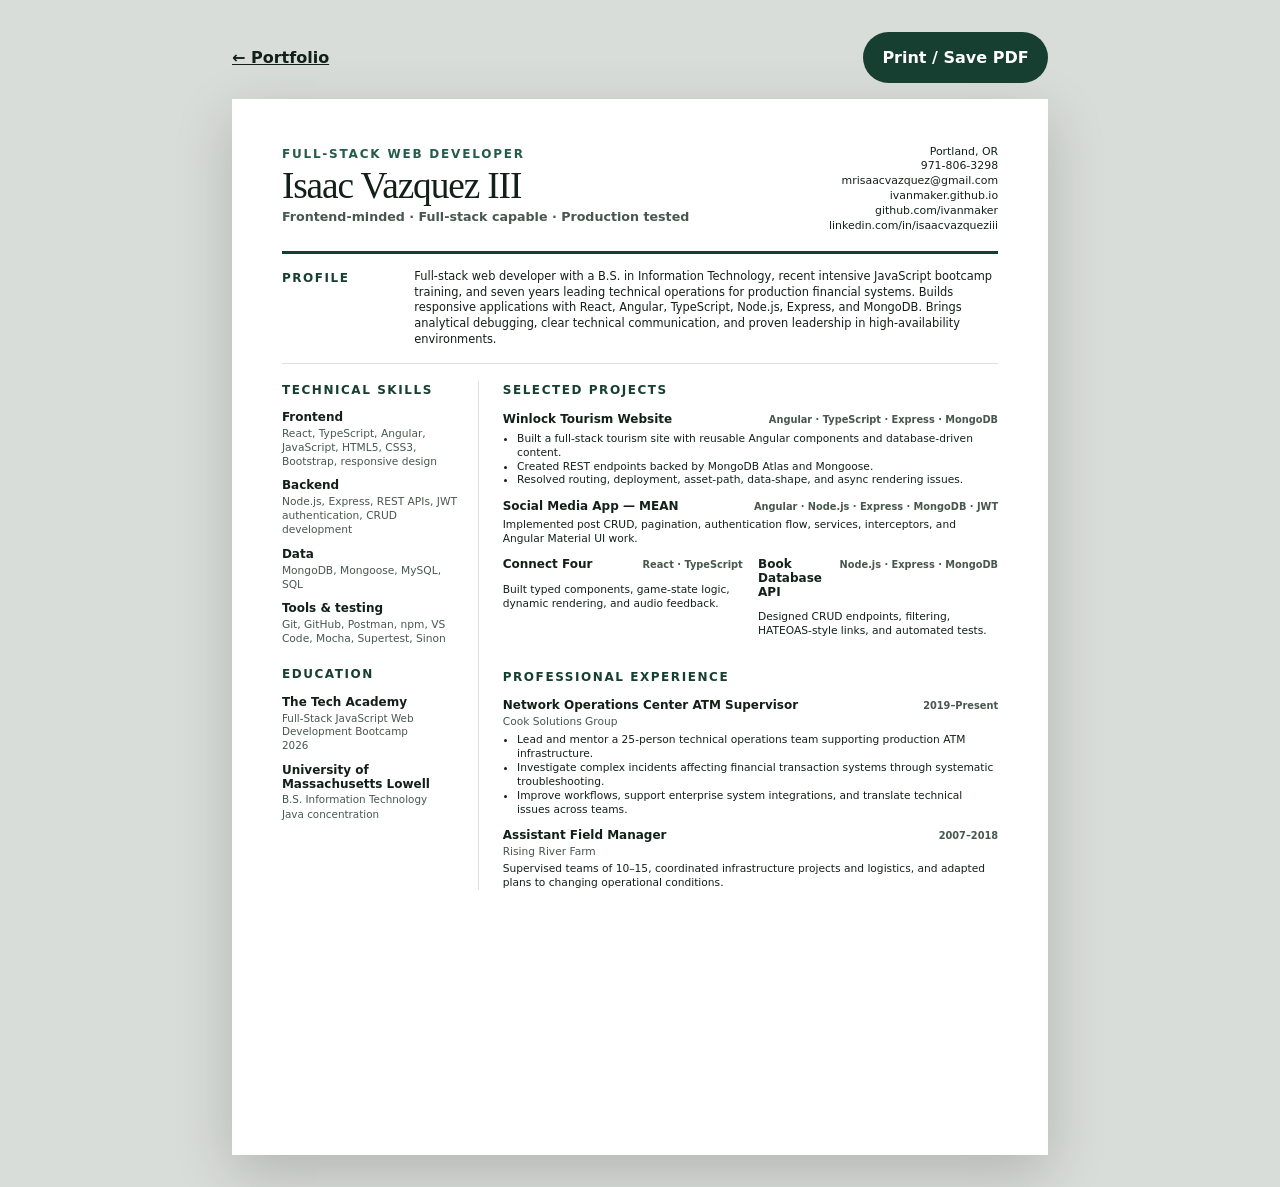
==== resume.html @ 383e02d5 "Portfolio site update" ====
<!doctype html>
<html lang="en">
<head>
  <meta charset="utf-8">
  <meta name="viewport" content="width=device-width, initial-scale=1">
  <meta name="description" content="Resume for Isaac Vazquez III, full-stack web developer.">
  <title>Isaac Vazquez III | Resume</title>
  <link rel="stylesheet" href="styles.css">
  <script src="script.js" defer></script>
</head>
<body class="resume-page">
  <div class="resume-toolbar" data-no-print>
    <a href="index.html">← Portfolio</a>
    <button class="button button-primary" type="button" data-print-resume>Print / Save PDF</button>
  </div>

  <main class="resume-sheet">
    <header class="resume-header">
      <div>
        <p class="resume-kicker">Full-Stack Web Developer</p>
        <h1>Isaac Vazquez III</h1>
        <p class="resume-positioning">Frontend-minded · Full-stack capable · Production tested</p>
      </div>
      <address class="resume-contact">
        <span>Portland, OR</span>
        <a href="tel:+19718063298">971-806-3298</a>
        <a href="mailto:mrisaacvazquez@gmail.com">mrisaacvazquez@gmail.com</a>
        <a href="https://ivanmaker.github.io">ivanmaker.github.io</a>
        <a href="https://github.com/ivanmaker">github.com/ivanmaker</a>
        <a href="https://linkedin.com/in/isaacvazqueziii">linkedin.com/in/isaacvazqueziii</a>
      </address>
    </header>

    <section class="resume-summary">
      <h2>Profile</h2>
      <p>
        Full-stack web developer with a B.S. in Information Technology, recent intensive JavaScript bootcamp
        training, and seven years leading technical operations for production financial systems. Builds responsive
        applications with React, Angular, TypeScript, Node.js, Express, and MongoDB. Brings analytical debugging,
        clear technical communication, and proven leadership in high-availability environments.
      </p>
    </section>

    <div class="resume-columns">
      <aside class="resume-sidebar">
        <section>
          <h2>Technical Skills</h2>
          <div class="resume-skill">
            <h3>Frontend</h3>
            <p>React, TypeScript, Angular, JavaScript, HTML5, CSS3, Bootstrap, responsive design</p>
          </div>
          <div class="resume-skill">
            <h3>Backend</h3>
            <p>Node.js, Express, REST APIs, JWT authentication, CRUD development</p>
          </div>
          <div class="resume-skill">
            <h3>Data</h3>
            <p>MongoDB, Mongoose, MySQL, SQL</p>
          </div>
          <div class="resume-skill">
            <h3>Tools & testing</h3>
            <p>Git, GitHub, Postman, npm, VS Code, Mocha, Supertest, Sinon</p>
          </div>
        </section>

        <section>
          <h2>Education</h2>
          <div class="resume-entry compact">
            <h3>The Tech Academy</h3>
            <p>Full-Stack JavaScript Web Development Bootcamp</p>
            <span>2026</span>
          </div>
          <div class="resume-entry compact">
            <h3>University of Massachusetts Lowell</h3>
            <p>B.S. Information Technology</p>
            <span>Java concentration</span>
          </div>
        </section>
      </aside>

      <div class="resume-main">
        <section>
          <h2>Selected Projects</h2>

          <article class="resume-entry">
            <div class="resume-entry-head">
              <h3>Winlock Tourism Website</h3>
              <span>Angular · TypeScript · Express · MongoDB</span>
            </div>
            <ul>
              <li>Built a full-stack tourism site with reusable Angular components and database-driven content.</li>
              <li>Created REST endpoints backed by MongoDB Atlas and Mongoose.</li>
              <li>Resolved routing, deployment, asset-path, data-shape, and async rendering issues.</li>
            </ul>
          </article>

          <article class="resume-entry">
            <div class="resume-entry-head">
              <h3>Social Media App — MEAN</h3>
              <span>Angular · Node.js · Express · MongoDB · JWT</span>
            </div>
            <p>Implemented post CRUD, pagination, authentication flow, services, interceptors, and Angular Material UI work.</p>
          </article>

          <article class="resume-entry split-entry">
            <div>
              <div class="resume-entry-head">
                <h3>Connect Four</h3>
                <span>React · TypeScript</span>
              </div>
              <p>Built typed components, game-state logic, dynamic rendering, and audio feedback.</p>
            </div>
            <div>
              <div class="resume-entry-head">
                <h3>Book Database API</h3>
                <span>Node.js · Express · MongoDB</span>
              </div>
              <p>Designed CRUD endpoints, filtering, HATEOAS-style links, and automated tests.</p>
            </div>
          </article>
        </section>

        <section>
          <h2>Professional Experience</h2>

          <article class="resume-entry">
            <div class="resume-entry-head">
              <div>
                <h3>Network Operations Center ATM Supervisor</h3>
                <p>Cook Solutions Group</p>
              </div>
              <span>2019–Present</span>
            </div>
            <ul>
              <li>Lead and mentor a 25-person technical operations team supporting production ATM infrastructure.</li>
              <li>Investigate complex incidents affecting financial transaction systems through systematic troubleshooting.</li>
              <li>Improve workflows, support enterprise system integrations, and translate technical issues across teams.</li>
            </ul>
          </article>

          <article class="resume-entry">
            <div class="resume-entry-head">
              <div>
                <h3>Assistant Field Manager</h3>
                <p>Rising River Farm</p>
              </div>
              <span>2007–2018</span>
            </div>
            <p>Supervised teams of 10–15, coordinated infrastructure projects and logistics, and adapted plans to changing operational conditions.</p>
          </article>
        </section>
      </div>
    </div>
  </main>
</body>
</html>
---- styles.css ----
:root {
  --ink: #122019;
  --ink-soft: #48574f;
  --paper: #f4f1e9;
  --surface: #fffdf8;
  --forest: #173f31;
  --forest-2: #245c48;
  --sage: #a8bcae;
  --moss: #8ca678;
  --line: rgba(18, 32, 25, .14);
  --shadow: 0 24px 70px rgba(20, 43, 33, .16);
  --radius: 24px;
  --shell: 1180px;
}

* { box-sizing: border-box; }
html { scroll-behavior: smooth; }
body {
  margin: 0;
  color: var(--ink);
  background: var(--paper);
  font-family: Inter, ui-sans-serif, system-ui, -apple-system, BlinkMacSystemFont, "Segoe UI", sans-serif;
  line-height: 1.6;
}
a { color: inherit; }
img { display: block; max-width: 100%; }
button { font: inherit; }
.shell { width: min(calc(100% - 2.5rem), var(--shell)); margin-inline: auto; }
.skip-link { position: fixed; left: 1rem; top: -4rem; z-index: 1000; background: #fff; padding: .75rem 1rem; }
.skip-link:focus { top: 1rem; }

.site-header {
  position: sticky; top: 0; z-index: 100;
  background: rgba(244, 241, 233, .9);
  backdrop-filter: blur(16px);
  border-bottom: 1px solid var(--line);
}
.nav { min-height: 72px; display: flex; align-items: center; justify-content: space-between; gap: 1rem; }
.wordmark { display: inline-flex; align-items: center; gap: .7rem; font-weight: 750; text-decoration: none; letter-spacing: -.02em; }
.wordmark-mark {
  display: grid; place-items: center; width: 2.25rem; aspect-ratio: 1;
  border-radius: 50%; background: var(--forest); color: #fff; font-size: .74rem; letter-spacing: .04em;
}
.nav-links { display: flex; align-items: center; gap: .25rem; }
.nav-links a { text-decoration: none; padding: .65rem .85rem; border-radius: 999px; font-weight: 650; font-size: .94rem; }
.nav-links a:hover, .nav-links a:focus-visible { background: rgba(23, 63, 49, .08); outline: none; }
.nav-links .nav-cta { background: var(--forest); color: #fff; padding-inline: 1rem; }
.menu-toggle { display: none; border: 1px solid var(--line); background: transparent; border-radius: 999px; padding: .55rem .9rem; }

.hero { padding: clamp(4.5rem, 9vw, 8rem) 0 5.5rem; overflow: hidden; }
.hero-grid { display: grid; grid-template-columns: minmax(0, 1.35fr) minmax(300px, .65fr); gap: clamp(2rem, 6vw, 6rem); align-items: center; }
.eyebrow { margin: 0 0 .8rem; color: var(--forest-2); text-transform: uppercase; letter-spacing: .16em; font-size: .78rem; font-weight: 800; }
.hero h1, .section-heading h2, .experience-grid h2, .about-grid h2, .cta h2 {
  margin: 0; font-family: Georgia, "Times New Roman", serif; font-weight: 500; line-height: 1.04; letter-spacing: -.035em;
}
.hero h1 { font-size: clamp(3rem, 6.6vw, 6.6rem); max-width: 12ch; }
.hero-lede { max-width: 65ch; margin: 1.5rem 0 0; font-size: clamp(1.05rem, 1.8vw, 1.28rem); color: var(--ink-soft); }
.hero-actions, .cta-actions { display: flex; gap: .8rem; flex-wrap: wrap; margin-top: 2rem; align-items: center; }
.button { display: inline-flex; align-items: center; justify-content: center; min-height: 46px; padding: .72rem 1.15rem; border: 1px solid transparent; border-radius: 999px; text-decoration: none; font-weight: 760; cursor: pointer; }
.button-primary { background: var(--forest); color: #fff; }
.button-primary:hover { background: var(--forest-2); }
.button-secondary { border-color: var(--line); background: rgba(255,255,255,.35); }
.signal-list { list-style: none; padding: 0; margin: 2.2rem 0 0; display: flex; gap: .65rem; flex-wrap: wrap; }
.signal-list li { border-top: 1px solid var(--line); padding-top: .65rem; font-size: .9rem; font-weight: 700; color: var(--ink-soft); }

.hero-panel { background: var(--forest); color: #fff; border-radius: var(--radius); padding: clamp(1.5rem, 3vw, 2.4rem); box-shadow: var(--shadow); transform: rotate(1.2deg); }
.panel-label { margin: 0 0 1rem; text-transform: uppercase; letter-spacing: .14em; font-weight: 800; font-size: .72rem; color: #bfcec4; }
.hero-panel h2 { margin: 0; font-family: Georgia, serif; font-weight: 500; font-size: clamp(1.9rem, 3vw, 2.8rem); line-height: 1.06; }
.stack-groups { margin-top: 2rem; display: grid; gap: 1.15rem; }
.stack-groups div { border-top: 1px solid rgba(255,255,255,.2); padding-top: .9rem; }
.stack-groups span { color: #bdcfc4; text-transform: uppercase; letter-spacing: .12em; font-size: .7rem; font-weight: 800; }
.stack-groups p { margin: .25rem 0 0; }

.section { padding: clamp(4.5rem, 8vw, 7.5rem) 0; }
.section-dark { background: var(--forest); color: #f7f5ef; }
.section-soft { background: #e6eadf; }
.section-heading { display: grid; grid-template-columns: 1fr minmax(260px, .45fr); gap: 2rem; align-items: end; margin-bottom: 2.5rem; }
.section-heading h2, .experience-grid h2, .about-grid h2, .cta h2 { font-size: clamp(2.4rem, 5vw, 4.6rem); max-width: 14ch; }
.section-heading > p, .section-intro { margin: 0; color: #bdc9c1; }
.project-list { display: grid; grid-template-columns: repeat(2, minmax(0,1fr)); gap: 1.2rem; }
.project-card { overflow: hidden; border: 1px solid rgba(255,255,255,.15); border-radius: var(--radius); background: rgba(255,255,255,.055); }
.project-featured { grid-column: 1 / -1; display: grid; grid-template-columns: minmax(0,1.05fr) minmax(0,.95fr); }
.project-media { position: relative; min-height: 270px; background: #d9dfd7; }
.project-media img { width: 100%; height: 100%; object-fit: cover; }
.media-note { position: absolute; left: 1rem; bottom: 1rem; padding: .45rem .7rem; border-radius: 999px; background: rgba(18,32,25,.82); color: #fff; font-size: .72rem; font-weight: 750; }
.project-copy { padding: clamp(1.25rem, 3vw, 2rem); }
.project-number { margin: 0 0 .8rem; color: #afc2b7; text-transform: uppercase; letter-spacing: .12em; font-size: .72rem; font-weight: 800; }
.project-card h3 { margin: 0; font-family: Georgia, serif; font-weight: 500; font-size: clamp(1.6rem, 3vw, 2.65rem); line-height: 1.06; }
.project-summary { color: #d2dbd5; }
.project-points { padding-left: 1.1rem; color: #e7ece9; }
.tag-row { display: flex; gap: .45rem; flex-wrap: wrap; margin-top: 1.2rem; }
.tag-row span { border: 1px solid rgba(255,255,255,.17); border-radius: 999px; padding: .32rem .62rem; color: #d6dfd9; font-size: .76rem; }
.project-links { display: flex; gap: .9rem; flex-wrap: wrap; margin-top: 1.3rem; font-size: .9rem; font-weight: 750; }
.project-links a { color: #fff; }
.link-muted { color: #9eb0a5; }

.experience-grid, .about-grid { display: grid; grid-template-columns: minmax(0,.75fr) minmax(0,1.25fr); gap: clamp(2rem, 7vw, 7rem); align-items: start; }
.experience-grid .section-intro { color: var(--ink-soft); margin-top: 1.5rem; max-width: 55ch; }
.timeline { border-top: 1px solid var(--line); }
.timeline-item { padding: 1.6rem 0; border-bottom: 1px solid var(--line); }
.timeline-meta { display: flex; justify-content: space-between; gap: 1rem; color: var(--ink-soft); font-size: .85rem; font-weight: 700; }
.timeline-item h3 { margin: .45rem 0 .6rem; font-size: 1.3rem; }
.timeline-item ul { margin: 0; padding-left: 1.15rem; }

.about-copy > p:first-child { margin-top: 0; }
.about-copy { font-size: 1.05rem; }
.education-row { display: grid; grid-template-columns: 1fr 1fr; gap: 1rem; margin-top: 2rem; }
.education-row div { border-top: 1px solid var(--line); padding-top: 1rem; }
.education-row strong, .education-row span { display: block; }
.education-row span { color: var(--ink-soft); margin-top: .25rem; }

.cta { padding: 4.5rem 0; background: #c9d6c3; }
.cta-inner { display: grid; grid-template-columns: 1fr auto; gap: 2rem; align-items: end; }
.cta h2 { max-width: 16ch; font-size: clamp(2.3rem, 4.5vw, 4rem); }
.text-link { font-weight: 800; text-decoration-thickness: 1px; text-underline-offset: 4px; }
.footer { background: var(--ink); color: #e9ede9; padding: 1.3rem 0; }
.footer-inner { display: flex; justify-content: space-between; gap: 1rem; flex-wrap: wrap; font-size: .84rem; }

/* Resume */
.resume-page { background: #d9ddd9; padding: 2rem; }
.resume-toolbar { width: min(100%, 8.5in); margin: 0 auto 1rem; display: flex; justify-content: space-between; align-items: center; }
.resume-toolbar a { font-weight: 750; }
.resume-sheet {
  width: min(100%, 8.5in); min-height: 11in; margin: auto; background: #fff;
  padding: .48in .52in; box-shadow: 0 18px 55px rgba(0,0,0,.18);
}
.resume-header { display: grid; grid-template-columns: 1fr auto; gap: 1.5rem; padding-bottom: .18in; border-bottom: 3px solid var(--forest); }
.resume-kicker { margin: 0; text-transform: uppercase; letter-spacing: .15em; color: var(--forest-2); font-size: 9pt; font-weight: 850; }
.resume-header h1 { margin: .03in 0; font-family: Georgia, serif; font-size: 28pt; font-weight: 500; letter-spacing: -.03em; line-height: 1; }
.resume-positioning { margin: 0; color: var(--ink-soft); font-size: 9.5pt; font-weight: 700; }
.resume-contact { display: grid; justify-items: end; align-content: start; font-style: normal; font-size: 8.2pt; line-height: 1.35; }
.resume-contact a { text-decoration: none; }
.resume-summary { display: grid; grid-template-columns: 1.2in 1fr; gap: .18in; padding: .16in 0; border-bottom: 1px solid var(--line); }
.resume-sheet h2 { margin: 0; color: var(--forest); font-size: 9pt; text-transform: uppercase; letter-spacing: .13em; }
.resume-summary p { margin: 0; font-size: 8.55pt; line-height: 1.38; }
.resume-columns { display: grid; grid-template-columns: 2.05in 1fr; gap: .25in; padding-top: .18in; }
.resume-sidebar { padding-right: .18in; border-right: 1px solid var(--line); }
.resume-sidebar section + section, .resume-main section + section { margin-top: .2in; }
.resume-skill { margin-top: .11in; }
.resume-skill h3, .resume-entry h3 { margin: 0; font-size: 9pt; line-height: 1.15; }
.resume-skill p, .resume-entry p, .resume-entry li { font-size: 8pt; line-height: 1.3; }
.resume-skill p { margin: .025in 0 0; color: var(--ink-soft); }
.resume-entry { margin-top: .12in; }
.resume-entry-head { display: flex; justify-content: space-between; gap: .12in; align-items: baseline; }
.resume-entry-head > span { flex: 0 0 auto; color: var(--ink-soft); font-size: 7.35pt; font-weight: 700; }
.resume-entry-head p { margin: .02in 0 0; color: var(--ink-soft); }
.resume-entry > p { margin: .035in 0 0; }
.resume-entry ul { margin: .045in 0 0; padding-left: .15in; }
.compact p, .compact span { display: block; margin: .02in 0 0; color: var(--ink-soft); font-size: 7.8pt; line-height: 1.25; }
.split-entry { display: grid; grid-template-columns: 1fr 1fr; gap: .16in; }

@media (max-width: 850px) {
  .hero-grid, .section-heading, .experience-grid, .about-grid, .cta-inner { grid-template-columns: 1fr; }
  .project-featured { display: block; }
  .project-list { grid-template-columns: 1fr; }
  .hero-panel { transform: none; }
}
@media (max-width: 700px) {
  .menu-toggle { display: inline-flex; }
  .nav { flex-wrap: wrap; }
  .nav-links { display: none; width: 100%; flex-direction: column; align-items: stretch; padding-bottom: 1rem; }
  .nav-links.is-open { display: flex; }
  .nav-links a { text-align: center; }
  .education-row { grid-template-columns: 1fr; }
  .resume-page { padding: 0; }
  .resume-sheet { width: 100%; min-height: 0; padding: 1.25rem; box-shadow: none; }
  .resume-header, .resume-summary, .resume-columns { grid-template-columns: 1fr; }
  .resume-contact { justify-items: start; }
  .resume-sidebar { border-right: 0; padding-right: 0; }
  .resume-toolbar { padding: .75rem; margin: 0; background: #fff; }
  .split-entry { grid-template-columns: 1fr; }
}

@page { size: Letter; margin: 0; }
@media print {
  body.resume-page { background: #fff; padding: 0; }
  [data-no-print] { display: none !important; }
  .resume-sheet { width: 8.5in; height: 11in; min-height: 11in; box-shadow: none; margin: 0; overflow: hidden; }
  .resume-contact a { color: #000; }
}
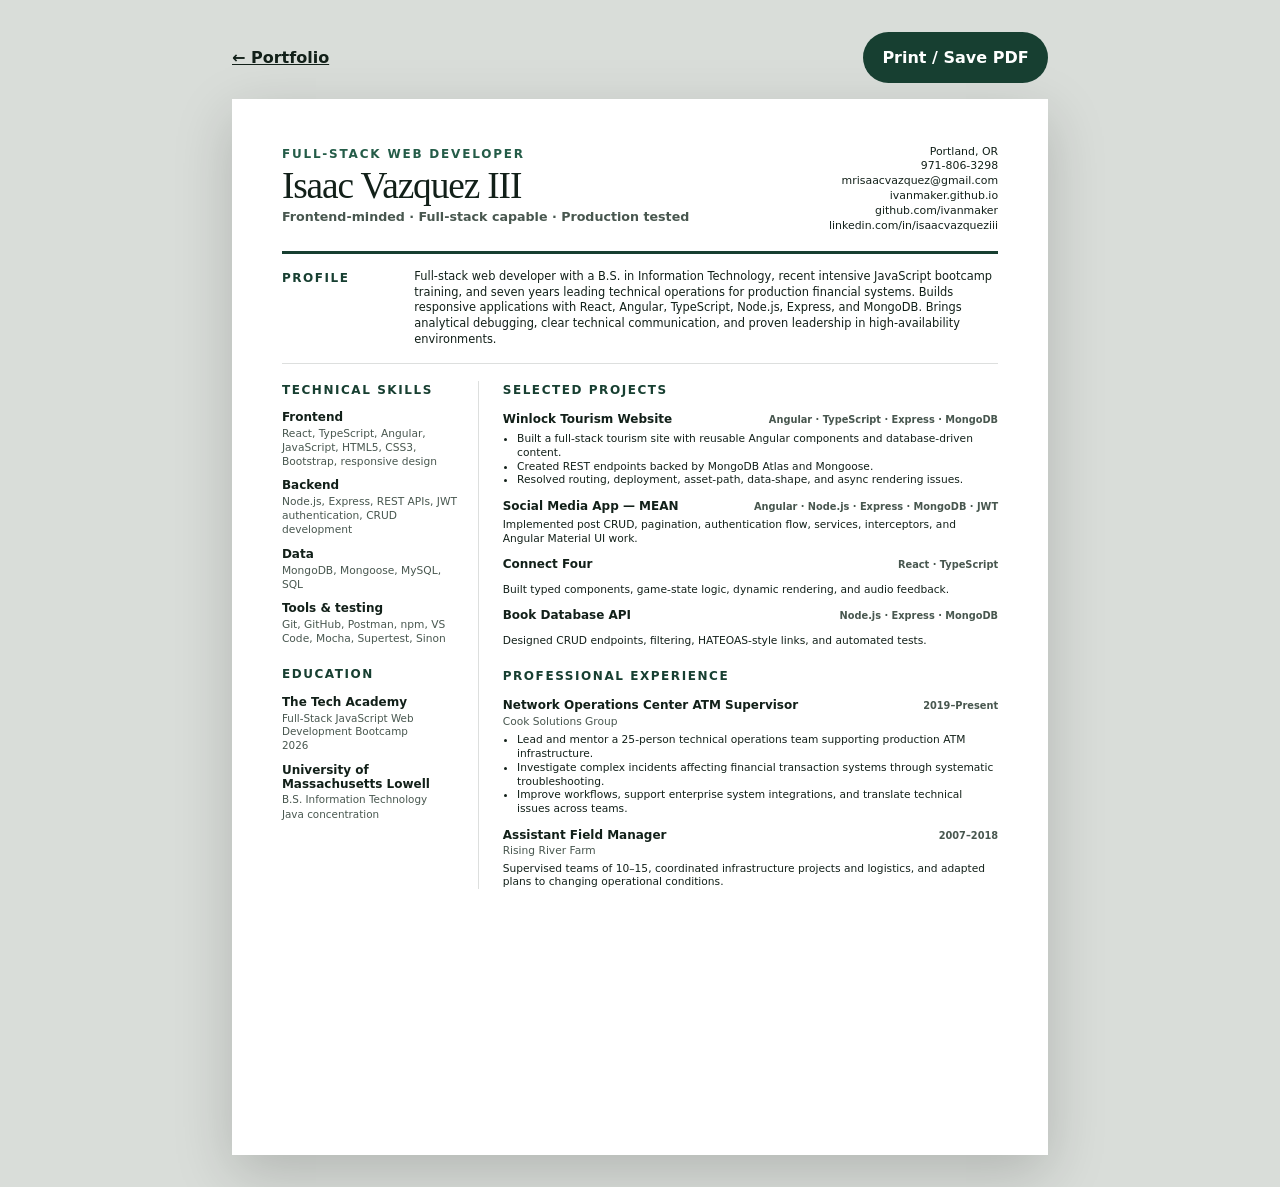
==== commit bc0a8ded: "Portfolio site updates" ====
--- a/resume.html
+++ b/resume.html
@@ -102,7 +102,7 @@
             <p>Implemented post CRUD, pagination, authentication flow, services, interceptors, and Angular Material UI work.</p>
           </article>
 
-          <article class="resume-entry split-entry">
+          <article class="resume-entry">
             <div>
               <div class="resume-entry-head">
                 <h3>Connect Four</h3>
@@ -117,7 +117,7 @@
               </div>
               <p>Designed CRUD endpoints, filtering, HATEOAS-style links, and automated tests.</p>
             </div>
-          </article>
+        
         </section>
 
         <section>
--- a/styles.css
+++ b/styles.css
@@ -63,7 +63,7 @@
 .signal-list { list-style: none; padding: 0; margin: 2.2rem 0 0; display: flex; gap: .65rem; flex-wrap: wrap; }
 .signal-list li { border-top: 1px solid var(--line); padding-top: .65rem; font-size: .9rem; font-weight: 700; color: var(--ink-soft); }
 
-.hero-panel { background: var(--forest); color: #fff; border-radius: var(--radius); padding: clamp(1.5rem, 3vw, 2.4rem); box-shadow: var(--shadow); transform: rotate(1.2deg); }
+.hero-panel { background: var(--forest); color: #fff; border-radius: var(--radius); padding: clamp(1.5rem, 3vw, 2.4rem); box-shadow: var(--shadow); }
 .panel-label { margin: 0 0 1rem; text-transform: uppercase; letter-spacing: .14em; font-weight: 800; font-size: .72rem; color: #bfcec4; }
 .hero-panel h2 { margin: 0; font-family: Georgia, serif; font-weight: 500; font-size: clamp(1.9rem, 3vw, 2.8rem); line-height: 1.06; }
 .stack-groups { margin-top: 2rem; display: grid; gap: 1.15rem; }
@@ -79,7 +79,7 @@
 .section-heading > p, .section-intro { margin: 0; color: #bdc9c1; }
 .project-list { display: grid; grid-template-columns: repeat(2, minmax(0,1fr)); gap: 1.2rem; }
 .project-card { overflow: hidden; border: 1px solid rgba(255,255,255,.15); border-radius: var(--radius); background: rgba(255,255,255,.055); }
-.project-featured { grid-column: 1 / -1; display: grid; grid-template-columns: minmax(0,1.05fr) minmax(0,.95fr); }
+.project-featured { grid-column: 1 / -1; display: grid; grid-template-columns: minmax(0,1.0fr) minmax(0,1.05fr); }
 .project-media { position: relative; min-height: 270px; background: #d9dfd7; }
 .project-media img { width: 100%; height: 100%; object-fit: cover; }
 .media-note { position: absolute; left: 1rem; bottom: 1rem; padding: .45rem .7rem; border-radius: 999px; background: rgba(18,32,25,.82); color: #fff; font-size: .72rem; font-weight: 750; }
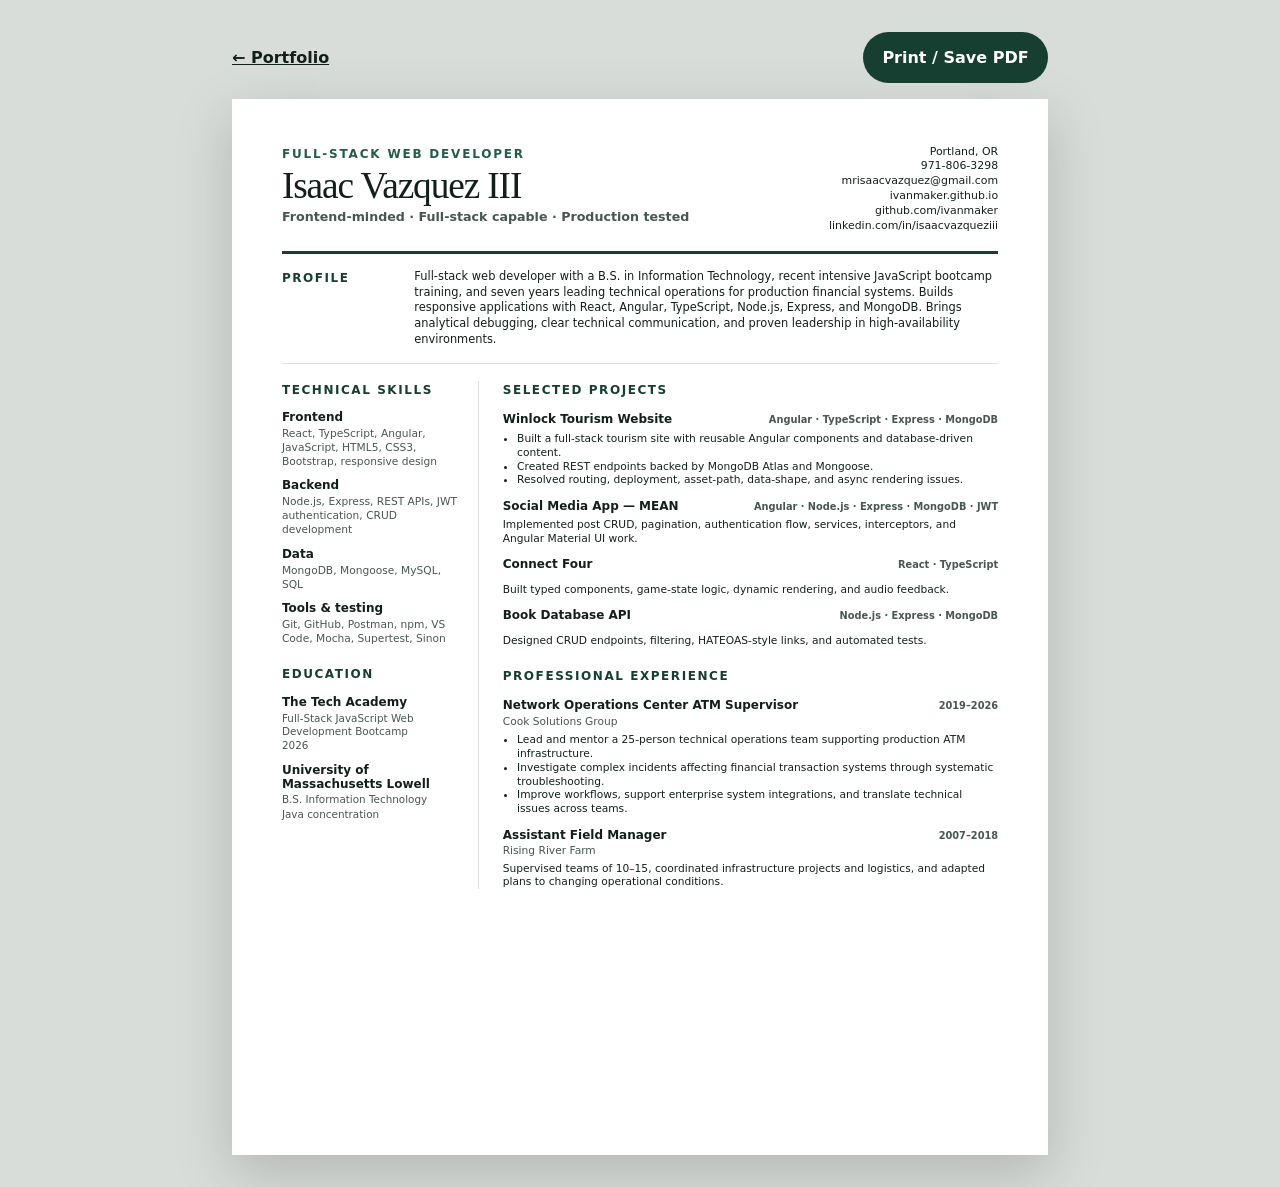
==== commit 1ce2d6bd: "Updated time frame" ====
--- a/resume.html
+++ b/resume.html
@@ -25,9 +25,9 @@
         <span>Portland, OR</span>
         <a href="tel:+19718063298">971-806-3298</a>
         <a href="mailto:mrisaacvazquez@gmail.com">mrisaacvazquez@gmail.com</a>
-        <a href="https://ivanmaker.github.io">ivanmaker.github.io</a>
-        <a href="https://github.com/ivanmaker">github.com/ivanmaker</a>
-        <a href="https://linkedin.com/in/isaacvazqueziii">linkedin.com/in/isaacvazqueziii</a>
+        <a href="https://ivanmaker.github.io.com">ivanmaker.github.io</a>
+        <a href="https://github.com/ivanmaker.com">github.com/ivanmaker</a>
+        <a href="https://linkedin.com/in/isaacvazqueziii.com">linkedin.com/in/isaacvazqueziii</a>
       </address>
     </header>
 
@@ -129,7 +129,7 @@
                 <h3>Network Operations Center ATM Supervisor</h3>
                 <p>Cook Solutions Group</p>
               </div>
-              <span>2019–Present</span>
+              <span>2019–2026</span>
             </div>
             <ul>
               <li>Lead and mentor a 25-person technical operations team supporting production ATM infrastructure.</li>
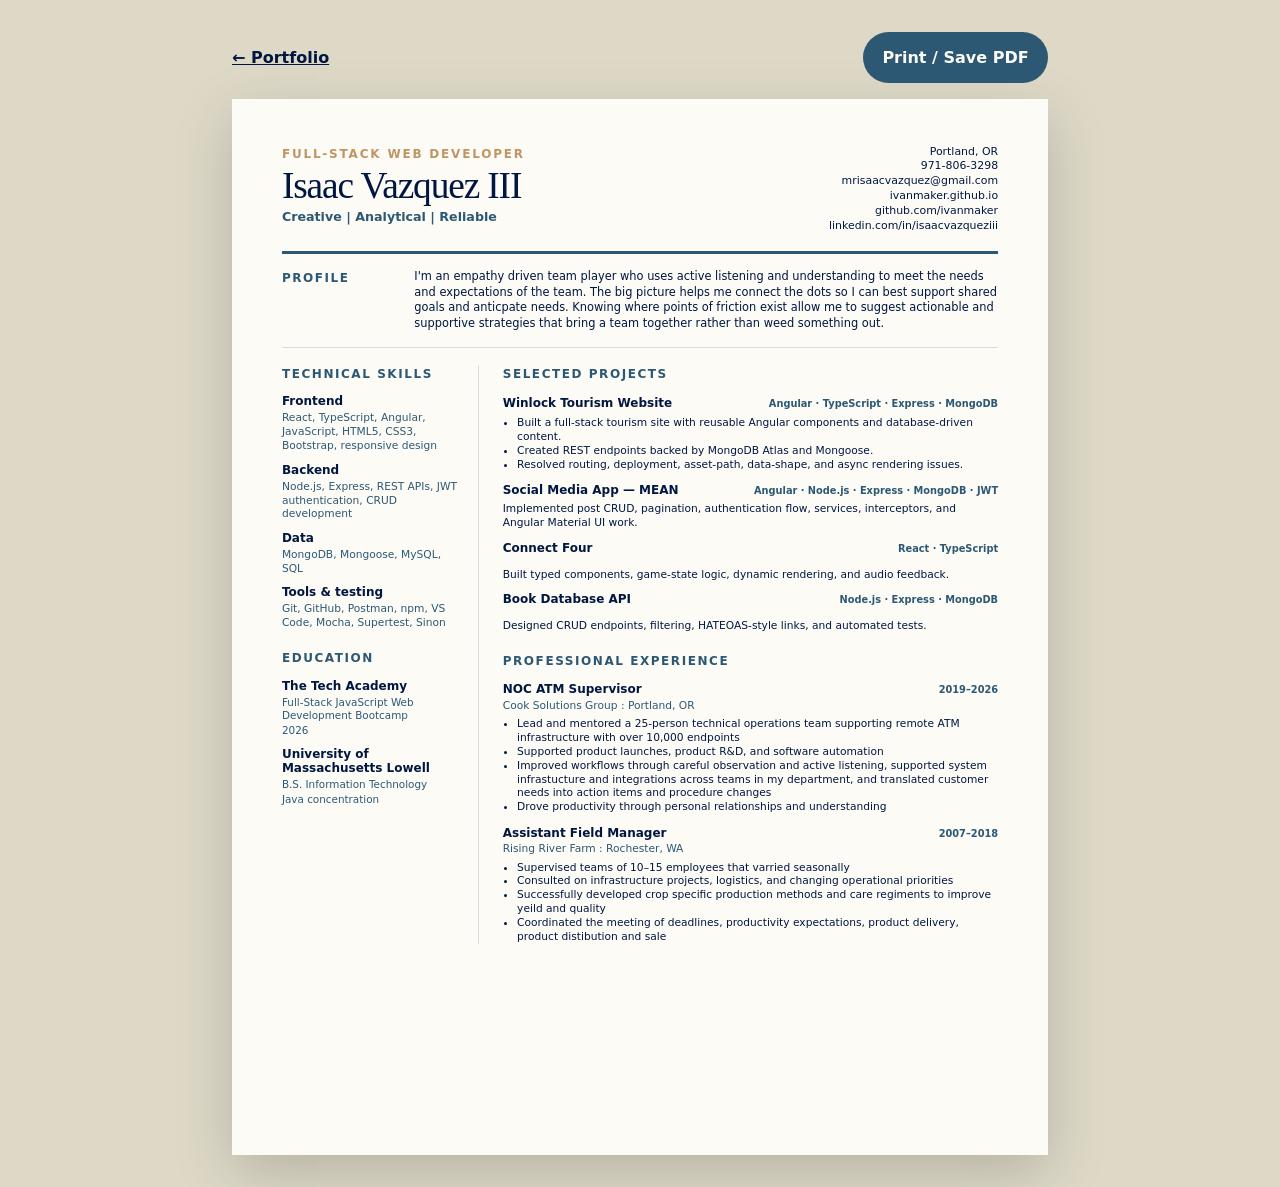
==== commit 1865721c: "Updated verbiage" ====
--- a/resume.html
+++ b/resume.html
@@ -19,7 +19,7 @@
       <div>
         <p class="resume-kicker">Full-Stack Web Developer</p>
         <h1>Isaac Vazquez III</h1>
-        <p class="resume-positioning">Frontend-minded · Full-stack capable · Production tested</p>
+        <p class="resume-positioning">Creative | Analytical | Reliable</p>
       </div>
       <address class="resume-contact">
         <span>Portland, OR</span>
@@ -34,10 +34,9 @@
     <section class="resume-summary">
       <h2>Profile</h2>
       <p>
-        Full-stack web developer with a B.S. in Information Technology, recent intensive JavaScript bootcamp
-        training, and seven years leading technical operations for production financial systems. Builds responsive
-        applications with React, Angular, TypeScript, Node.js, Express, and MongoDB. Brings analytical debugging,
-        clear technical communication, and proven leadership in high-availability environments.
+        I'm an empathy driven team player who uses active listening and understanding to meet the needs and expectations of the team.
+        The big picture helps me connect the dots so I can best support shared goals and anticpate needs. Knowing where points of 
+        friction exist allow me to suggest actionable and supportive strategies that bring a team together rather than weed something out.
       </p>
     </section>
 
@@ -126,15 +125,31 @@
           <article class="resume-entry">
             <div class="resume-entry-head">
               <div>
-                <h3>Network Operations Center ATM Supervisor</h3>
-                <p>Cook Solutions Group</p>
+                <h3>NOC ATM Supervisor</h3>
+                <p>Cook Solutions Group : Portland, OR</p>
               </div>
               <span>2019–2026</span>
             </div>
             <ul>
-              <li>Lead and mentor a 25-person technical operations team supporting production ATM infrastructure.</li>
-              <li>Investigate complex incidents affecting financial transaction systems through systematic troubleshooting.</li>
-              <li>Improve workflows, support enterprise system integrations, and translate technical issues across teams.</li>
+              <li>
+                  Lead and mentored a 25-person technical operations team
+                  supporting remote ATM infrastructure with over 10,000
+                  endpoints
+                </li>
+                <li>
+                  Supported product launches, product R&D, and software
+                  automation
+                </li>
+                <li>
+                  Improved workflows through careful observation and active
+                  listening, supported system infrastucture and integrations
+                  across teams in my department, and translated customer needs
+                  into action items and procedure changes
+                </li>
+                <li>
+                  Drove productivity through personal relationships and
+                  understanding
+                </li>
             </ul>
           </article>
 
@@ -142,11 +157,27 @@
             <div class="resume-entry-head">
               <div>
                 <h3>Assistant Field Manager</h3>
-                <p>Rising River Farm</p>
+                <p>Rising River Farm : Rochester, WA</p>
               </div>
               <span>2007–2018</span>
             </div>
-            <p>Supervised teams of 10–15, coordinated infrastructure projects and logistics, and adapted plans to changing operational conditions.</p>
+            <ul>
+            <li>
+                  Supervised teams of 10–15 employees that varried seasonally
+                </li>
+                <li>
+                  Consulted on infrastructure projects, logistics, and changing
+                  operational priorities
+                </li>
+                <li>
+                  Successfully developed crop specific production methods and
+                  care regiments to improve yeild and quality
+                </li>
+                <li>
+                  Coordinated the meeting of deadlines, productivity
+                  expectations, product delivery, product distibution and sale
+                </li>
+            </ul>
           </article>
         </section>
       </div>
--- a/styles.css
+++ b/styles.css
@@ -1,14 +1,18 @@
 :root {
-  --ink: #122019;
-  --ink-soft: #48574f;
-  --paper: #f4f1e9;
-  --surface: #fffdf8;
-  --forest: #173f31;
-  --forest-2: #245c48;
-  --sage: #a8bcae;
-  --moss: #8ca678;
-  --line: rgba(18, 32, 25, .14);
-  --shadow: 0 24px 70px rgba(20, 43, 33, .16);
+  /* The Great Wave off Kanagawa palette */
+  --wave-deep: #011640;
+  --wave: #2d5873;
+  --seafoam: #7ba696;
+  --sand: #bfba9f;
+  --ochre: #bf9663;
+
+  /* Derived neutrals for readable page surfaces */
+  --ink: var(--wave-deep);
+  --ink-soft: var(--wave);
+  --paper: #f2efe4;
+  --surface: #fcfbf6;
+  --line: rgba(45, 88, 115, .18);
+  --shadow: 0 24px 70px rgba(1, 22, 64, .18);
   --radius: 24px;
   --shell: 1180px;
 }
@@ -26,30 +30,30 @@
 img { display: block; max-width: 100%; }
 button { font: inherit; }
 .shell { width: min(calc(100% - 2.5rem), var(--shell)); margin-inline: auto; }
-.skip-link { position: fixed; left: 1rem; top: -4rem; z-index: 1000; background: #fff; padding: .75rem 1rem; }
+.skip-link { position: fixed; left: 1rem; top: -4rem; z-index: 1000; background: var(--surface); padding: .75rem 1rem; }
 .skip-link:focus { top: 1rem; }
 
 .site-header {
   position: sticky; top: 0; z-index: 100;
-  background: rgba(244, 241, 233, .9);
+  background: rgba(242, 239, 228, .92);
   backdrop-filter: blur(16px);
-  border-bottom: 1px solid var(--line);
+  border-bottom: 2px solid var(--line);
 }
 .nav { min-height: 72px; display: flex; align-items: center; justify-content: space-between; gap: 1rem; }
 .wordmark { display: inline-flex; align-items: center; gap: .7rem; font-weight: 750; text-decoration: none; letter-spacing: -.02em; }
 .wordmark-mark {
   display: grid; place-items: center; width: 2.25rem; aspect-ratio: 1;
-  border-radius: 50%; background: var(--forest); color: #fff; font-size: .74rem; letter-spacing: .04em;
+  border-radius: 50%; background: var(--wave); color: var(--surface); font-size: .74rem; letter-spacing: .04em;
 }
 .nav-links { display: flex; align-items: center; gap: .25rem; }
 .nav-links a { text-decoration: none; padding: .65rem .85rem; border-radius: 999px; font-weight: 650; font-size: .94rem; }
-.nav-links a:hover, .nav-links a:focus-visible { background: rgba(23, 63, 49, .08); outline: none; }
-.nav-links .nav-cta { background: var(--forest); color: #fff; padding-inline: 1rem; }
+.nav-links a:hover, .nav-links a:focus-visible { background: rgba(45, 88, 115, .10); outline: none; }
+.nav-links .nav-cta { background: var(--wave); color: var(--surface); padding-inline: 1rem; }
 .menu-toggle { display: none; border: 1px solid var(--line); background: transparent; border-radius: 999px; padding: .55rem .9rem; }
 
-.hero { padding: clamp(4.5rem, 9vw, 8rem) 0 5.5rem; overflow: hidden; }
-.hero-grid { display: grid; grid-template-columns: minmax(0, 1.35fr) minmax(300px, .65fr); gap: clamp(2rem, 6vw, 6rem); align-items: center; }
-.eyebrow { margin: 0 0 .8rem; color: var(--forest-2); text-transform: uppercase; letter-spacing: .16em; font-size: .78rem; font-weight: 800; }
+.hero { padding: clamp(4.5rem, 9vw, 1rem) 0 3.5rem; overflow: hidden; }
+.hero-grid { display: grid; grid-template-columns: minmax(0, 1.35fr) minmax(100px, .65fr); gap: clamp(2rem, 6vw, 6rem); align-items: center; }
+.eyebrow { margin: 0 0 .8rem; color: var(--ochre); text-transform: uppercase; letter-spacing: .16em; font-size: .78rem; font-weight: 800; }
 .hero h1, .section-heading h2, .experience-grid h2, .about-grid h2, .cta h2 {
   margin: 0; font-family: Georgia, "Times New Roman", serif; font-weight: 500; line-height: 1.04; letter-spacing: -.035em;
 }
@@ -57,42 +61,42 @@
 .hero-lede { max-width: 65ch; margin: 1.5rem 0 0; font-size: clamp(1.05rem, 1.8vw, 1.28rem); color: var(--ink-soft); }
 .hero-actions, .cta-actions { display: flex; gap: .8rem; flex-wrap: wrap; margin-top: 2rem; align-items: center; }
 .button { display: inline-flex; align-items: center; justify-content: center; min-height: 46px; padding: .72rem 1.15rem; border: 1px solid transparent; border-radius: 999px; text-decoration: none; font-weight: 760; cursor: pointer; }
-.button-primary { background: var(--forest); color: #fff; }
-.button-primary:hover { background: var(--forest-2); }
-.button-secondary { border-color: var(--line); background: rgba(255,255,255,.35); }
+.button-primary { background: var(--wave); color: var(--surface); }
+.button-primary:hover { background: var(--wave-deep); }
+.button-secondary { border-color: var(--line); background: rgba(191, 186, 159, .24); }
 .signal-list { list-style: none; padding: 0; margin: 2.2rem 0 0; display: flex; gap: .65rem; flex-wrap: wrap; }
 .signal-list li { border-top: 1px solid var(--line); padding-top: .65rem; font-size: .9rem; font-weight: 700; color: var(--ink-soft); }
 
-.hero-panel { background: var(--forest); color: #fff; border-radius: var(--radius); padding: clamp(1.5rem, 3vw, 2.4rem); box-shadow: var(--shadow); }
-.panel-label { margin: 0 0 1rem; text-transform: uppercase; letter-spacing: .14em; font-weight: 800; font-size: .72rem; color: #bfcec4; }
+.hero-panel { background: var(--wave-deep); color: var(--surface); border-radius: var(--radius); padding: clamp(1.5rem, 3vw, 2.4rem); box-shadow: var(--shadow); }
+.panel-label { margin: 0 0 1rem; text-transform: uppercase; letter-spacing: .14em; font-weight: 800; font-size: .72rem; color: var(--sand); }
 .hero-panel h2 { margin: 0; font-family: Georgia, serif; font-weight: 500; font-size: clamp(1.9rem, 3vw, 2.8rem); line-height: 1.06; }
 .stack-groups { margin-top: 2rem; display: grid; gap: 1.15rem; }
-.stack-groups div { border-top: 1px solid rgba(255,255,255,.2); padding-top: .9rem; }
-.stack-groups span { color: #bdcfc4; text-transform: uppercase; letter-spacing: .12em; font-size: .7rem; font-weight: 800; }
+.stack-groups div { border-top: 1px solid rgba(252, 251, 246, .22); padding-top: .9rem; }
+.stack-groups span { color: var(--seafoam); text-transform: uppercase; letter-spacing: .12em; font-size: .7rem; font-weight: 800; }
 .stack-groups p { margin: .25rem 0 0; }
 
-.section { padding: clamp(4.5rem, 8vw, 7.5rem) 0; }
-.section-dark { background: var(--forest); color: #f7f5ef; }
-.section-soft { background: #e6eadf; }
+.section { padding: clamp(4.5rem, 8vw, .5rem) 0; }
+.section-dark { background: var(--wave-deep); color: var(--surface); }
+.section-soft { background: rgba(123, 166, 150, .22); }
 .section-heading { display: grid; grid-template-columns: 1fr minmax(260px, .45fr); gap: 2rem; align-items: end; margin-bottom: 2.5rem; }
 .section-heading h2, .experience-grid h2, .about-grid h2, .cta h2 { font-size: clamp(2.4rem, 5vw, 4.6rem); max-width: 14ch; }
-.section-heading > p, .section-intro { margin: 0; color: #bdc9c1; }
+.section-heading > p, .section-intro { margin: 0; color: var(--sand); }
 .project-list { display: grid; grid-template-columns: repeat(2, minmax(0,1fr)); gap: 1.2rem; }
-.project-card { overflow: hidden; border: 1px solid rgba(255,255,255,.15); border-radius: var(--radius); background: rgba(255,255,255,.055); }
+.project-card { overflow: hidden; border: 1px solid rgba(123, 166, 150, .30); border-radius: var(--radius); background: var(--wave); color: var(--surface); }
 .project-featured { grid-column: 1 / -1; display: grid; grid-template-columns: minmax(0,1.0fr) minmax(0,1.05fr); }
-.project-media { position: relative; min-height: 270px; background: #d9dfd7; }
+.project-media { position: relative; min-height: 270px; background: var(--sand); }
 .project-media img { width: 100%; height: 100%; object-fit: cover; }
-.media-note { position: absolute; left: 1rem; bottom: 1rem; padding: .45rem .7rem; border-radius: 999px; background: rgba(18,32,25,.82); color: #fff; font-size: .72rem; font-weight: 750; }
+.media-note { position: absolute; left: 1rem; bottom: 1rem; padding: .45rem .7rem; border-radius: 999px; background: rgba(1, 22, 64, .88); color: var(--surface); font-size: .72rem; font-weight: 750; }
 .project-copy { padding: clamp(1.25rem, 3vw, 2rem); }
-.project-number { margin: 0 0 .8rem; color: #afc2b7; text-transform: uppercase; letter-spacing: .12em; font-size: .72rem; font-weight: 800; }
+.project-number { margin: 0 0 .8rem; color: var(--ochre); text-transform: uppercase; letter-spacing: .12em; font-size: .72rem; font-weight: 800; }
 .project-card h3 { margin: 0; font-family: Georgia, serif; font-weight: 500; font-size: clamp(1.6rem, 3vw, 2.65rem); line-height: 1.06; }
-.project-summary { color: #d2dbd5; }
-.project-points { padding-left: 1.1rem; color: #e7ece9; }
+.project-summary { color: #ece7d8; }
+.project-points { padding-left: 1.1rem; color: var(--surface); }
 .tag-row { display: flex; gap: .45rem; flex-wrap: wrap; margin-top: 1.2rem; }
-.tag-row span { border: 1px solid rgba(255,255,255,.17); border-radius: 999px; padding: .32rem .62rem; color: #d6dfd9; font-size: .76rem; }
+.tag-row span { border: 1px solid rgba(191, 186, 159, .42); border-radius: 999px; padding: .32rem .62rem; color: #ece7d8; font-size: .76rem; }
 .project-links { display: flex; gap: .9rem; flex-wrap: wrap; margin-top: 1.3rem; font-size: .9rem; font-weight: 750; }
-.project-links a { color: #fff; }
-.link-muted { color: #9eb0a5; }
+.project-links a { color: var(--surface); }
+.link-muted { color: var(--seafoam); }
 
 .experience-grid, .about-grid { display: grid; grid-template-columns: minmax(0,.75fr) minmax(0,1.25fr); gap: clamp(2rem, 7vw, 7rem); align-items: start; }
 .experience-grid .section-intro { color: var(--ink-soft); margin-top: 1.5rem; max-width: 55ch; }
@@ -109,29 +113,29 @@
 .education-row strong, .education-row span { display: block; }
 .education-row span { color: var(--ink-soft); margin-top: .25rem; }
 
-.cta { padding: 4.5rem 0; background: #c9d6c3; }
+.cta { padding: 4.5rem 0; background: var(--seafoam); }
 .cta-inner { display: grid; grid-template-columns: 1fr auto; gap: 2rem; align-items: end; }
 .cta h2 { max-width: 16ch; font-size: clamp(2.3rem, 4.5vw, 4rem); }
 .text-link { font-weight: 800; text-decoration-thickness: 1px; text-underline-offset: 4px; }
-.footer { background: var(--ink); color: #e9ede9; padding: 1.3rem 0; }
+.footer { background: var(--wave-deep); color: var(--surface); padding: 1.3rem 0; }
 .footer-inner { display: flex; justify-content: space-between; gap: 1rem; flex-wrap: wrap; font-size: .84rem; }
 
 /* Resume */
-.resume-page { background: #d9ddd9; padding: 2rem; }
+.resume-page { background: #ded9c7; padding: 2rem; }
 .resume-toolbar { width: min(100%, 8.5in); margin: 0 auto 1rem; display: flex; justify-content: space-between; align-items: center; }
 .resume-toolbar a { font-weight: 750; }
 .resume-sheet {
-  width: min(100%, 8.5in); min-height: 11in; margin: auto; background: #fff;
+  width: min(100%, 8.5in); min-height: 11in; margin: auto; background: var(--surface);
   padding: .48in .52in; box-shadow: 0 18px 55px rgba(0,0,0,.18);
 }
-.resume-header { display: grid; grid-template-columns: 1fr auto; gap: 1.5rem; padding-bottom: .18in; border-bottom: 3px solid var(--forest); }
-.resume-kicker { margin: 0; text-transform: uppercase; letter-spacing: .15em; color: var(--forest-2); font-size: 9pt; font-weight: 850; }
+.resume-header { display: grid; grid-template-columns: 1fr auto; gap: 1.5rem; padding-bottom: .18in; border-bottom: 3px solid var(--wave); }
+.resume-kicker { margin: 0; text-transform: uppercase; letter-spacing: .15em; color: var(--ochre); font-size: 9pt; font-weight: 850; }
 .resume-header h1 { margin: .03in 0; font-family: Georgia, serif; font-size: 28pt; font-weight: 500; letter-spacing: -.03em; line-height: 1; }
 .resume-positioning { margin: 0; color: var(--ink-soft); font-size: 9.5pt; font-weight: 700; }
 .resume-contact { display: grid; justify-items: end; align-content: start; font-style: normal; font-size: 8.2pt; line-height: 1.35; }
 .resume-contact a { text-decoration: none; }
 .resume-summary { display: grid; grid-template-columns: 1.2in 1fr; gap: .18in; padding: .16in 0; border-bottom: 1px solid var(--line); }
-.resume-sheet h2 { margin: 0; color: var(--forest); font-size: 9pt; text-transform: uppercase; letter-spacing: .13em; }
+.resume-sheet h2 { margin: 0; color: var(--wave); font-size: 9pt; text-transform: uppercase; letter-spacing: .13em; }
 .resume-summary p { margin: 0; font-size: 8.55pt; line-height: 1.38; }
 .resume-columns { display: grid; grid-template-columns: 2.05in 1fr; gap: .25in; padding-top: .18in; }
 .resume-sidebar { padding-right: .18in; border-right: 1px solid var(--line); }
@@ -167,13 +171,13 @@
   .resume-header, .resume-summary, .resume-columns { grid-template-columns: 1fr; }
   .resume-contact { justify-items: start; }
   .resume-sidebar { border-right: 0; padding-right: 0; }
-  .resume-toolbar { padding: .75rem; margin: 0; background: #fff; }
+  .resume-toolbar { padding: .75rem; margin: 0; background: var(--surface); }
   .split-entry { grid-template-columns: 1fr; }
 }
 
 @page { size: Letter; margin: 0; }
 @media print {
-  body.resume-page { background: #fff; padding: 0; }
+  body.resume-page { background: var(--surface); padding: 0; }
   [data-no-print] { display: none !important; }
   .resume-sheet { width: 8.5in; height: 11in; min-height: 11in; box-shadow: none; margin: 0; overflow: hidden; }
   .resume-contact a { color: #000; }
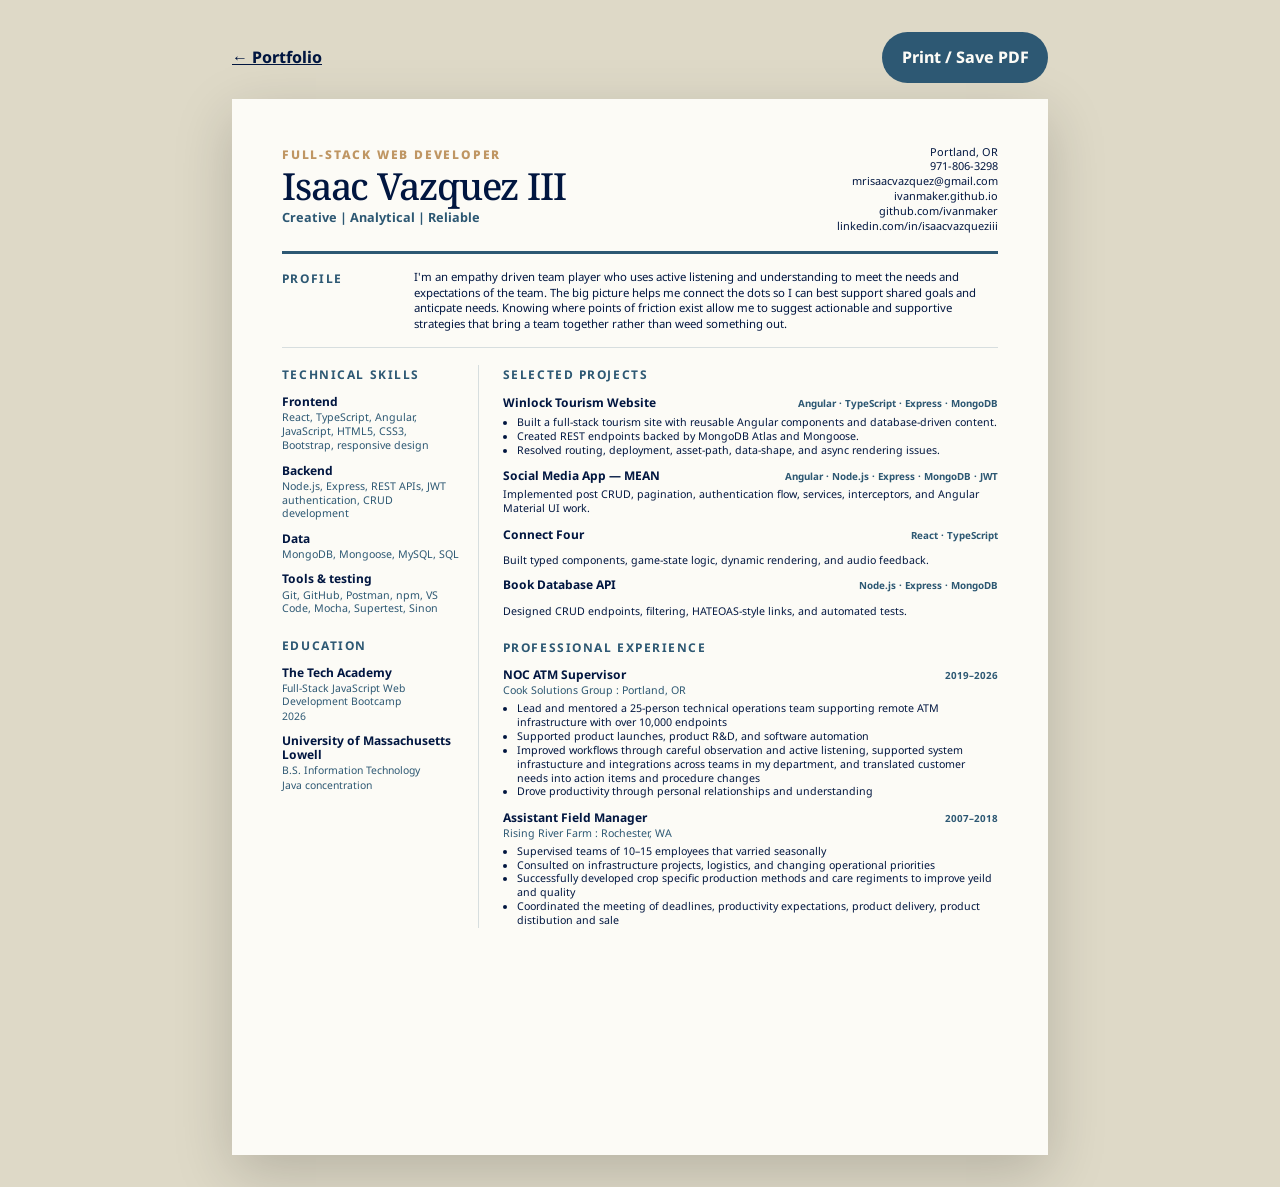
==== commit 004a2ef3: "Updates" ====
--- a/resume.html
+++ b/resume.html
@@ -6,6 +6,10 @@
   <meta name="description" content="Resume for Isaac Vazquez III, full-stack web developer.">
   <title>Isaac Vazquez III | Resume</title>
   <link rel="stylesheet" href="styles.css">
+  <link rel="preconnect" href="https://fonts.googleapis.com">
+<link rel="preconnect" href="https://fonts.gstatic.com" crossorigin>
+<link href="https://fonts.googleapis.com/css2?family=Noto+Serif:ital,wght@0,100..900;1,100..900&display=swap" rel="stylesheet">
+<link href="https://fonts.googleapis.com/css2?family=Noto+Sans:ital,wght@0,100..900;1,100..900&display=swap" rel="stylesheet">
   <script src="script.js" defer></script>
 </head>
 <body class="resume-page">
--- a/styles.css
+++ b/styles.css
@@ -14,7 +14,7 @@
   --line: rgba(45, 88, 115, .18);
   --shadow: 0 24px 70px rgba(1, 22, 64, .18);
   --radius: 24px;
-  --shell: 1180px;
+  --shell: 1500px;
 }
 
 * { box-sizing: border-box; }
@@ -23,7 +23,7 @@
   margin: 0;
   color: var(--ink);
   background: var(--paper);
-  font-family: Inter, ui-sans-serif, system-ui, -apple-system, BlinkMacSystemFont, "Segoe UI", sans-serif;
+  font-family: "Noto Sans", sans-serif;
   line-height: 1.6;
 }
 a { color: inherit; }
@@ -55,7 +55,7 @@
 .hero-grid { display: grid; grid-template-columns: minmax(0, 1.35fr) minmax(100px, .65fr); gap: clamp(2rem, 6vw, 6rem); align-items: center; }
 .eyebrow { margin: 0 0 .8rem; color: var(--ochre); text-transform: uppercase; letter-spacing: .16em; font-size: .78rem; font-weight: 800; }
 .hero h1, .section-heading h2, .experience-grid h2, .about-grid h2, .cta h2 {
-  margin: 0; font-family: Georgia, "Times New Roman", serif; font-weight: 500; line-height: 1.04; letter-spacing: -.035em;
+  margin: 0; font-family: "Noto Serif", serif; font-weight: 500; line-height: 1.04; letter-spacing: -.035em;
 }
 .hero h1 { font-size: clamp(3rem, 6.6vw, 6.6rem); max-width: 12ch; }
 .hero-lede { max-width: 65ch; margin: 1.5rem 0 0; font-size: clamp(1.05rem, 1.8vw, 1.28rem); color: var(--ink-soft); }
@@ -69,7 +69,7 @@
 
 .hero-panel { background: var(--wave-deep); color: var(--surface); border-radius: var(--radius); padding: clamp(1.5rem, 3vw, 2.4rem); box-shadow: var(--shadow); }
 .panel-label { margin: 0 0 1rem; text-transform: uppercase; letter-spacing: .14em; font-weight: 800; font-size: .72rem; color: var(--sand); }
-.hero-panel h2 { margin: 0; font-family: Georgia, serif; font-weight: 500; font-size: clamp(1.9rem, 3vw, 2.8rem); line-height: 1.06; }
+.hero-panel h2 { margin: 0; font-family: "Noto Serif", serif;; font-weight: 500; font-size: clamp(1.9rem, 3vw, 2.8rem); line-height: 1.06; }
 .stack-groups { margin-top: 2rem; display: grid; gap: 1.15rem; }
 .stack-groups div { border-top: 1px solid rgba(252, 251, 246, .22); padding-top: .9rem; }
 .stack-groups span { color: var(--seafoam); text-transform: uppercase; letter-spacing: .12em; font-size: .7rem; font-weight: 800; }
@@ -89,7 +89,7 @@
 .media-note { position: absolute; left: 1rem; bottom: 1rem; padding: .45rem .7rem; border-radius: 999px; background: rgba(1, 22, 64, .88); color: var(--surface); font-size: .72rem; font-weight: 750; }
 .project-copy { padding: clamp(1.25rem, 3vw, 2rem); }
 .project-number { margin: 0 0 .8rem; color: var(--ochre); text-transform: uppercase; letter-spacing: .12em; font-size: .72rem; font-weight: 800; }
-.project-card h3 { margin: 0; font-family: Georgia, serif; font-weight: 500; font-size: clamp(1.6rem, 3vw, 2.65rem); line-height: 1.06; }
+.project-card h3 { margin: 0; font-family: "Noto Serif", serif;; font-weight: 500; font-size: clamp(1.6rem, 3vw, 2.65rem); line-height: 1.06; }
 .project-summary { color: #ece7d8; }
 .project-points { padding-left: 1.1rem; color: var(--surface); }
 .tag-row { display: flex; gap: .45rem; flex-wrap: wrap; margin-top: 1.2rem; }
@@ -130,7 +130,7 @@
 }
 .resume-header { display: grid; grid-template-columns: 1fr auto; gap: 1.5rem; padding-bottom: .18in; border-bottom: 3px solid var(--wave); }
 .resume-kicker { margin: 0; text-transform: uppercase; letter-spacing: .15em; color: var(--ochre); font-size: 9pt; font-weight: 850; }
-.resume-header h1 { margin: .03in 0; font-family: Georgia, serif; font-size: 28pt; font-weight: 500; letter-spacing: -.03em; line-height: 1; }
+.resume-header h1 { margin: .03in 0; font-family: "Noto Serif", serif; font-size: 28pt; font-weight: 500; letter-spacing: -.03em; line-height: 1; }
 .resume-positioning { margin: 0; color: var(--ink-soft); font-size: 9.5pt; font-weight: 700; }
 .resume-contact { display: grid; justify-items: end; align-content: start; font-style: normal; font-size: 8.2pt; line-height: 1.35; }
 .resume-contact a { text-decoration: none; }
